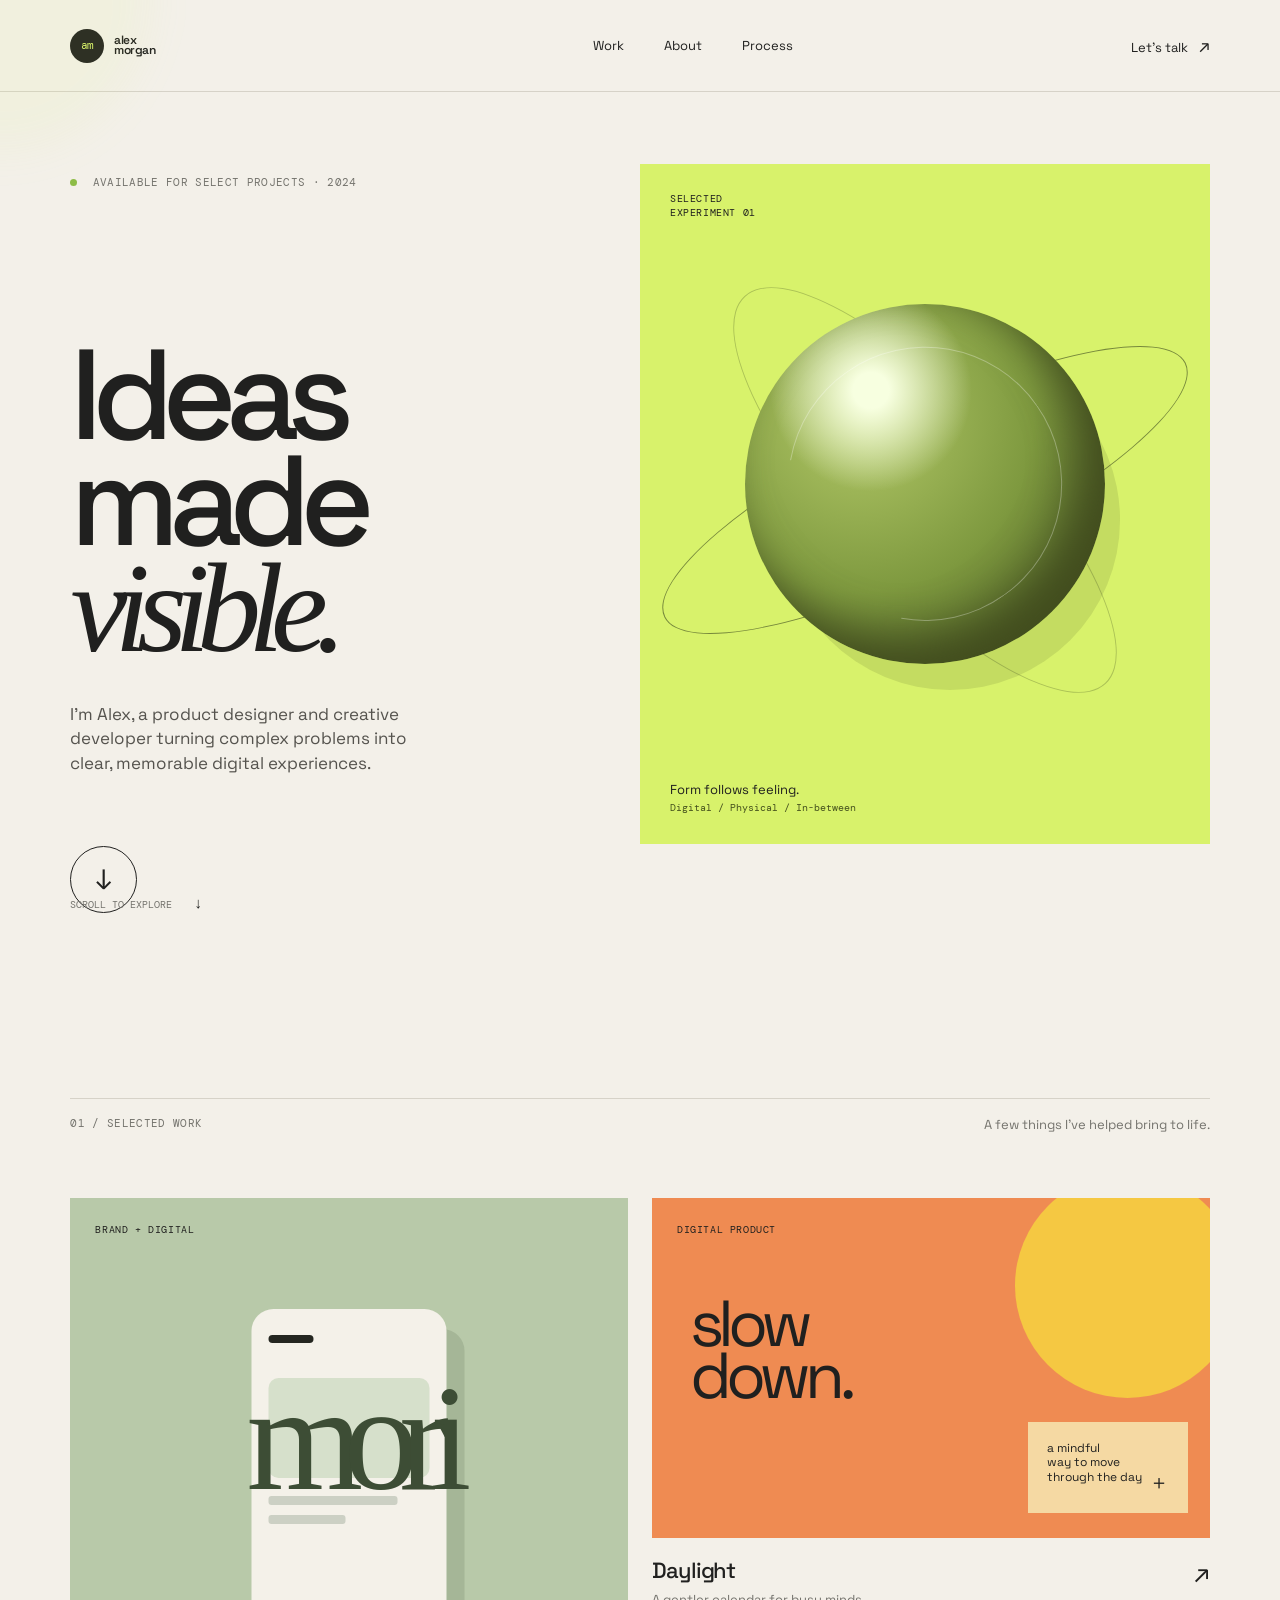
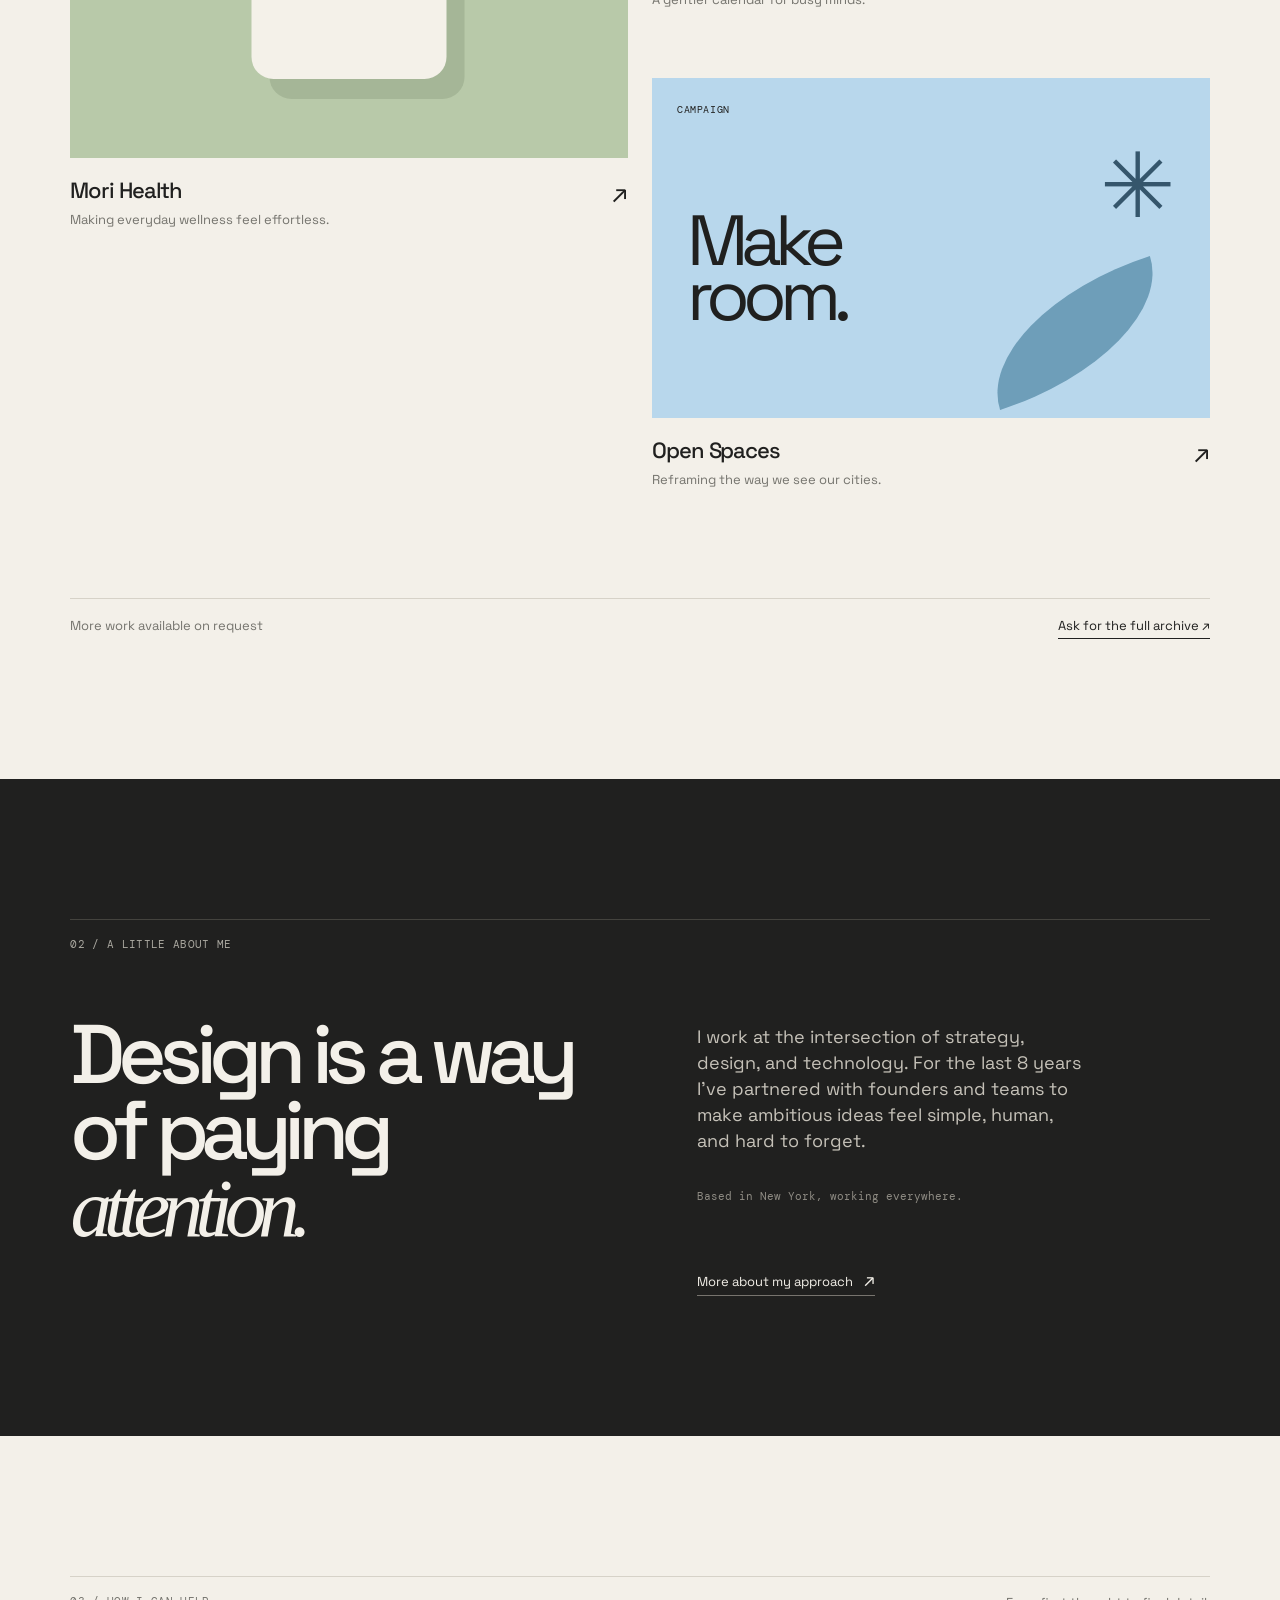
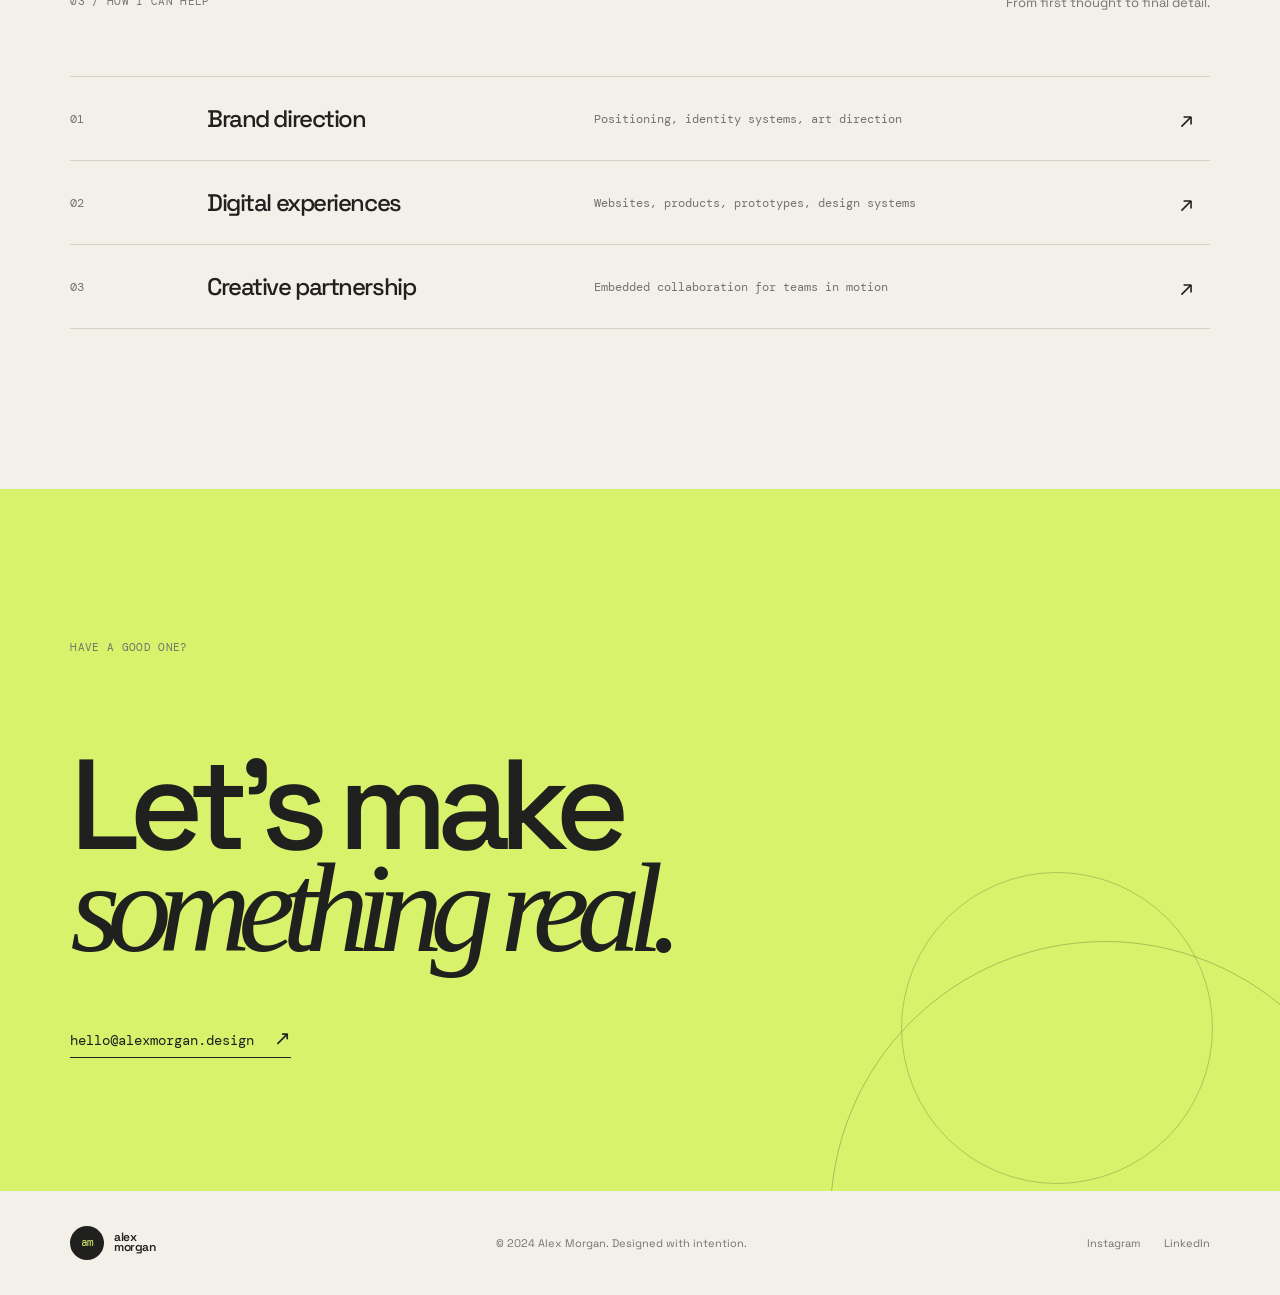
==== index.html @ a527ca02 "Build portfolio landing page" ====
<!doctype html>
<html lang="en">
<head>
  <meta charset="UTF-8">
  <meta name="viewport" content="width=device-width, initial-scale=1.0">
  <meta name="description" content="The portfolio of Alex Morgan, a product designer and creative developer.">
  <title>Alex Morgan — Product designer & creative developer</title>
  <link rel="preconnect" href="https://fonts.googleapis.com">
  <link rel="preconnect" href="https://fonts.gstatic.com" crossorigin>
  <link href="https://fonts.googleapis.com/css2?family=DM+Mono:wght@400;500&family=Space+Grotesk:wght@400;500;600;700&display=swap" rel="stylesheet">
  <link rel="stylesheet" href="styles.css">
</head>
<body>
  <div class="cursor-glow" aria-hidden="true"></div>
  <header class="site-header">
    <a class="brand" href="#top" aria-label="Alex Morgan home"><span>AM</span><b>alex<br>morgan</b></a>
    <nav class="desktop-nav" aria-label="Main navigation">
      <a href="#work">Work</a><a href="#about">About</a><a href="#process">Process</a>
    </nav>
    <a class="header-contact" href="mailto:hello@alexmorgan.design">Let's talk <span>↗</span></a>
    <button class="menu-toggle" aria-expanded="false" aria-label="Open menu"><i></i><i></i></button>
  </header>

  <main id="top">
    <section class="hero">
      <div class="hero-copy">
        <p class="eyebrow"><span class="status-dot"></span> Available for select projects · 2024</p>
        <h1>Ideas made<br><em>visible.</em></h1>
        <p class="hero-intro">I’m Alex, a product designer and creative developer turning complex problems into clear, memorable digital experiences.</p>
        <a class="circle-link" href="#work" aria-label="Scroll to selected work"><span>↓</span></a>
      </div>
      <div class="hero-art" aria-label="Abstract 3D artwork">
        <div class="art-label">SELECTED<br>EXPERIMENT 01</div>
        <div class="orbit orbit-one"></div><div class="orbit orbit-two"></div>
        <div class="sphere"><div class="sphere-shine"></div></div>
        <div class="art-caption">Form follows feeling.<br><small>Digital / Physical / In-between</small></div>
      </div>
      <div class="scroll-note">SCROLL TO EXPLORE <span>↓</span></div>
    </section>

    <section class="work section-pad" id="work">
      <div class="section-heading"><p class="eyebrow">01 / Selected work</p><p class="section-note">A few things I’ve helped bring to life.</p></div>
      <div class="project-grid">
        <a class="project project-large" href="#contact">
          <div class="project-visual visual-sage"><span class="visual-tag">BRAND + DIGITAL</span><div class="phone"><div class="phone-top"></div><div class="phone-card"></div><div class="phone-line"></div><div class="phone-line short"></div></div><div class="visual-word">mori</div></div>
          <div class="project-info"><div><h2>Mori Health</h2><p>Making everyday wellness feel effortless.</p></div><span class="arrow">↗</span></div>
        </a>
        <a class="project project-small" href="#contact">
          <div class="project-visual visual-orange"><span class="visual-tag">DIGITAL PRODUCT</span><div class="sun"></div><div class="orange-type">slow<br>down.</div><div class="orange-card">a mindful<br>way to move<br>through the day <b>＋</b></div></div>
          <div class="project-info"><div><h2>Daylight</h2><p>A gentler calendar for busy minds.</p></div><span class="arrow">↗</span></div>
        </a>
        <a class="project project-small" href="#contact">
          <div class="project-visual visual-blue"><span class="visual-tag">CAMPAIGN</span><div class="blue-star">✳</div><div class="blue-type">Make<br>room.</div><div class="blue-shape"></div></div>
          <div class="project-info"><div><h2>Open Spaces</h2><p>Reframing the way we see our cities.</p></div><span class="arrow">↗</span></div>
        </a>
      </div>
      <div class="all-work"><span>More work available on request</span><a href="mailto:hello@alexmorgan.design">Ask for the full archive ↗</a></div>
    </section>

    <section class="about section-pad" id="about">
      <div class="section-heading"><p class="eyebrow">02 / A little about me</p></div>
      <div class="about-layout"><h2>Design is a way<br>of paying <em>attention.</em></h2><div class="about-copy"><p>I work at the intersection of strategy, design, and technology. For the last 8 years I’ve partnered with founders and teams to make ambitious ideas feel simple, human, and hard to forget.</p><p>Based in New York, working everywhere.</p><a class="text-link" href="mailto:hello@alexmorgan.design">More about my approach <span>↗</span></a></div></div>
    </section>

    <section class="services section-pad" id="process">
      <div class="section-heading"><p class="eyebrow">03 / How I can help</p><p class="section-note">From first thought to final detail.</p></div>
      <div class="service-list">
        <div class="service"><span>01</span><h3>Brand direction</h3><p>Positioning, identity systems, art direction</p><b>↗</b></div>
        <div class="service"><span>02</span><h3>Digital experiences</h3><p>Websites, products, prototypes, design systems</p><b>↗</b></div>
        <div class="service"><span>03</span><h3>Creative partnership</h3><p>Embedded collaboration for teams in motion</p><b>↗</b></div>
      </div>
    </section>

    <section class="contact section-pad" id="contact">
      <p class="eyebrow">Have a good one?</p><h2>Let’s make<br><em>something real.</em></h2><a class="contact-email" href="mailto:hello@alexmorgan.design">hello@alexmorgan.design <span>↗</span></a>
      <div class="contact-orbit" aria-hidden="true"></div>
    </section>
  </main>
  <footer><a class="brand" href="#top"><span>AM</span><b>alex<br>morgan</b></a><p>© 2024 Alex Morgan. Designed with intention.</p><div class="socials"><a href="#contact">Instagram</a><a href="#contact">LinkedIn</a></div></footer>
  <script src="script.js"></script>
</body>
</html>
---- styles.css ----
:root{--ink:#20201f;--paper:#f3f0e9;--muted:#74736d;--line:#d6d2c8;--lime:#d8f26b;--orange:#ef8b52;--blue:#b8d7ec;--sage:#b8c9a9}*{box-sizing:border-box}html{scroll-behavior:smooth}body{margin:0;background:var(--paper);color:var(--ink);font-family:"Space Grotesk",sans-serif}a{color:inherit;text-decoration:none}.site-header{height:92px;padding:0 5.5vw;display:flex;align-items:center;justify-content:space-between;border-bottom:1px solid var(--line)}.brand{display:flex;align-items:center;gap:10px;text-transform:lowercase;line-height:.8;font-size:12px;letter-spacing:-.04em}.brand span{width:34px;height:34px;display:grid;place-items:center;background:var(--ink);color:var(--lime);border-radius:50%;font-family:"DM Mono";font-size:11px}.brand b{font-weight:600}.desktop-nav{display:flex;gap:40px;margin-left:100px;font-size:13px}.desktop-nav a,.header-contact{transition:opacity .2s}.desktop-nav a:hover,.header-contact:hover{opacity:.55}.header-contact{font-size:13px}.header-contact span,.text-link span{font-size:18px;margin-left:8px}.menu-toggle{display:none;background:none;border:0}.hero{min-height:calc(100vh - 92px);padding:8vh 5.5vw 5vh;display:grid;grid-template-columns:1fr 1fr;position:relative;overflow:hidden}.eyebrow{font:11px "DM Mono",monospace;letter-spacing:.03em;text-transform:uppercase;color:var(--muted)}.status-dot{width:7px;height:7px;background:#8dbc46;border-radius:50%;display:inline-block;margin-right:8px}.hero h1{font-size:clamp(70px,10vw,150px);letter-spacing:-.09em;line-height:.83;font-weight:500;margin:17vh 0 40px}.hero h1 em,.about h2 em,.contact h2 em{font-family:Georgia,serif;font-weight:400;letter-spacing:-.1em}.hero-intro{font-size:17px;line-height:1.45;max-width:355px;color:#55534e}.circle-link{border:1px solid var(--ink);border-radius:50%;width:67px;height:67px;display:grid;place-items:center;margin-top:70px;font-size:28px;transition:background .3s,color .3s}.circle-link:hover{background:var(--ink);color:var(--lime)}.hero-art{height:680px;max-height:78vh;background:var(--lime);position:relative;overflow:hidden}.art-label,.visual-tag{font:10px "DM Mono";letter-spacing:.06em;line-height:1.35}.art-label{position:absolute;top:28px;left:30px}.sphere{position:absolute;width:360px;height:360px;left:50%;top:47%;transform:translate(-50%,-50%);border-radius:50%;background:radial-gradient(circle at 35% 24%,#f7ffe0 0 5%,transparent 28%),radial-gradient(circle at 32% 32%,#b2c867,#7e993f 50%,#34401a 100%);box-shadow:inset -25px -25px 45px #424d1e,25px 36px 0 -10px rgba(55,57,27,.12)}.sphere:after{content:"";position:absolute;inset:12%;border-radius:50%;border:1px solid rgba(255,255,255,.3);border-left-color:transparent;transform:rotate(-35deg)}.orbit{position:absolute;border:1px solid rgba(39,50,20,.55);border-radius:50%;width:580px;height:150px;left:50%;top:48%;transform:translate(-50%,-50%) rotate(-26deg)}.orbit-two{transform:translate(-50%,-50%) rotate(47deg);width:530px;height:175px;border-color:rgba(39,50,20,.25)}.art-caption{position:absolute;bottom:28px;left:30px;font-size:13px;line-height:1.3}.art-caption small{font:10px "DM Mono";color:#45511d}.scroll-note{position:absolute;bottom:45px;left:5.5%;font:10px "DM Mono";color:var(--muted)}.scroll-note span{margin-left:16px;color:var(--ink);font-size:15px}.section-pad{padding:140px 5.5vw}.section-heading{display:flex;justify-content:space-between;border-top:1px solid var(--line);padding-top:17px;margin-bottom:65px}.section-heading .eyebrow{margin:0}.section-note{margin:0;font-size:13px;color:var(--muted)}.project-grid{display:grid;grid-template-columns:1fr 1fr;gap:70px 24px}.project-large{grid-row:span 2}.project-visual{height:560px;position:relative;overflow:hidden}.project-small .project-visual{height:340px}.visual-tag{position:absolute;top:25px;left:25px;z-index:1}.visual-sage{background:var(--sage)}.visual-orange{background:var(--orange)}.visual-blue{background:var(--blue)}.visual-word{position:absolute;font:150px Georgia,serif;letter-spacing:-.13em;top:43%;left:50%;transform:translate(-50%,-50%);color:#3d4d35}.phone{position:absolute;background:#f4f1e9;width:195px;height:370px;border-radius:22px;left:50%;top:53%;transform:translate(-50%,-50%);box-shadow:18px 20px 0 rgba(53,75,46,.15);padding:26px 17px}.phone-top{height:8px;width:45px;border-radius:5px;background:#242620;margin-bottom:35px}.phone-card{height:100px;background:#d6e0cb;border-radius:10px;margin-bottom:18px}.phone-line{height:9px;background:#ccd0c4;width:80%;border-radius:3px;margin:10px 0}.phone-line.short{width:48%}.sun{width:225px;height:225px;border-radius:50%;background:#f5c842;position:absolute;right:-30px;top:-25px}.orange-type{position:absolute;left:38px;top:100px;font-size:65px;line-height:.8;letter-spacing:-.09em}.orange-card{position:absolute;right:22px;bottom:25px;width:160px;padding:19px;background:#f5d9a3;font-size:12px;line-height:1.2}.orange-card b{float:right;font-size:20px;font-weight:400}.blue-star{position:absolute;right:35px;top:50px;font-size:90px;color:#35566c}.blue-type{position:absolute;left:35px;top:135px;font-size:71px;line-height:.78;letter-spacing:-.1em}.blue-shape{width:190px;height:100px;background:#6e9eb9;position:absolute;right:40px;bottom:35px;border-radius:100% 0 100% 0;transform:rotate(-18deg)}.project-info{display:flex;justify-content:space-between;align-items:start;padding-top:18px}.project-info h2{font-size:22px;letter-spacing:-.05em;margin:0 0 7px;font-weight:500}.project-info p{font-size:13px;color:var(--muted);margin:0}.arrow{font-size:26px;transition:transform .3s}.project:hover .arrow{transform:translate(4px,-4px)}.all-work{border-top:1px solid var(--line);display:flex;justify-content:space-between;padding-top:18px;margin-top:110px;font-size:13px}.all-work span{color:var(--muted)}.all-work a,.text-link{border-bottom:1px solid var(--ink);padding-bottom:4px}.about{background:var(--ink);color:var(--paper)}.about .section-heading{border-color:#44433e}.about .eyebrow{color:#aaa8a0}.about-layout{display:grid;grid-template-columns:1fr 1fr;gap:10%}.about h2{font-size:clamp(48px,6.5vw,92px);line-height:.92;letter-spacing:-.09em;font-weight:500;margin:0}.about-copy{max-width:390px;padding-top:8px}.about-copy p{font-size:18px;line-height:1.45;color:#c5c1b8;margin:0 0 25px}.about-copy p:nth-child(2){font:11px "DM Mono";color:#8f8c84;margin-top:35px}.text-link{display:inline-block;margin-top:40px;font-size:13px;color:var(--paper);border-color:#77746e}.services{padding-bottom:160px}.service-list{border-top:1px solid var(--line)}.service{display:grid;grid-template-columns:12% 34% 1fr 30px;align-items:center;padding:26px 0;border-bottom:1px solid var(--line)}.service span,.service p{font:12px "DM Mono";color:var(--muted)}.service h3{font-size:24px;font-weight:500;letter-spacing:-.06em;margin:0}.service p{margin:0}.service b{font-size:22px;font-weight:400}.contact{background:var(--lime);min-height:600px;position:relative;overflow:hidden}.contact h2{font-size:clamp(68px,10vw,145px);line-height:.8;letter-spacing:-.09em;font-weight:500;margin:100px 0 65px;position:relative;z-index:1}.contact-email{font:14px "DM Mono";border-bottom:1px solid var(--ink);padding-bottom:8px;position:relative;z-index:1}.contact-email span{font-size:20px;margin-left:12px}.contact-orbit{width:550px;height:550px;border:1px solid rgba(32,32,31,.25);border-radius:50%;position:absolute;right:-100px;bottom:-300px}.contact-orbit:after{content:"";position:absolute;width:310px;height:310px;border:1px solid rgba(32,32,31,.22);border-radius:50%;left:70px;top:-70px}footer{padding:35px 5.5vw;display:flex;align-items:center;justify-content:space-between;font-size:11px;color:var(--muted)}footer .brand{color:var(--ink)}footer p{margin:0}.socials{display:flex;gap:24px}.socials a:hover{color:var(--ink)}.cursor-glow{position:fixed;width:300px;height:300px;border-radius:50%;background:rgba(216,242,107,.08);pointer-events:none;transform:translate(-50%,-50%);z-index:5;filter:blur(20px);display:none}
@media(max-width:700px){.site-header{height:72px;padding:0 6vw}.desktop-nav,.header-contact{display:none}.menu-toggle{display:flex;flex-direction:column;gap:6px}.menu-toggle i{width:24px;height:1px;background:var(--ink)}.desktop-nav.nav-open{display:flex;position:absolute;z-index:3;top:72px;left:0;right:0;margin:0;padding:25px 6vw;background:var(--paper);border-bottom:1px solid var(--line);flex-direction:column;gap:22px}.hero{display:block;padding:8vh 6vw 80px;min-height:auto}.hero h1{font-size:21vw;margin:16vh 0 30px}.hero-intro{font-size:16px}.hero-art{height:470px;max-height:none;margin-top:75px}.sphere{width:250px;height:250px}.orbit{width:430px;height:120px}.scroll-note{display:none}.section-pad{padding:85px 6vw}.section-heading{display:block;margin-bottom:40px}.section-note{margin-top:12px}.project-grid{display:block}.project{display:block;margin-bottom:55px}.project-visual,.project-small .project-visual{height:360px}.project-large .project-visual{height:440px}.visual-word{font-size:110px}.all-work{display:block;margin-top:55px}.all-work a{display:inline-block;margin-top:17px}.about-layout{display:block}.about h2{font-size:15vw;margin-bottom:50px}.about-copy p{font-size:16px}.services{padding-bottom:95px}.service{grid-template-columns:14% 1fr 25px;gap:10px}.service h3{font-size:19px}.service p{grid-column:2;grid-row:2;margin-top:-4px;font-size:10px}.service b{grid-column:3;grid-row:1/3}.contact{min-height:530px}.contact h2{font-size:19vw;margin:110px 0 55px}footer{padding:28px 6vw;display:grid;gap:25px}footer p{order:3}.socials{justify-self:start}}
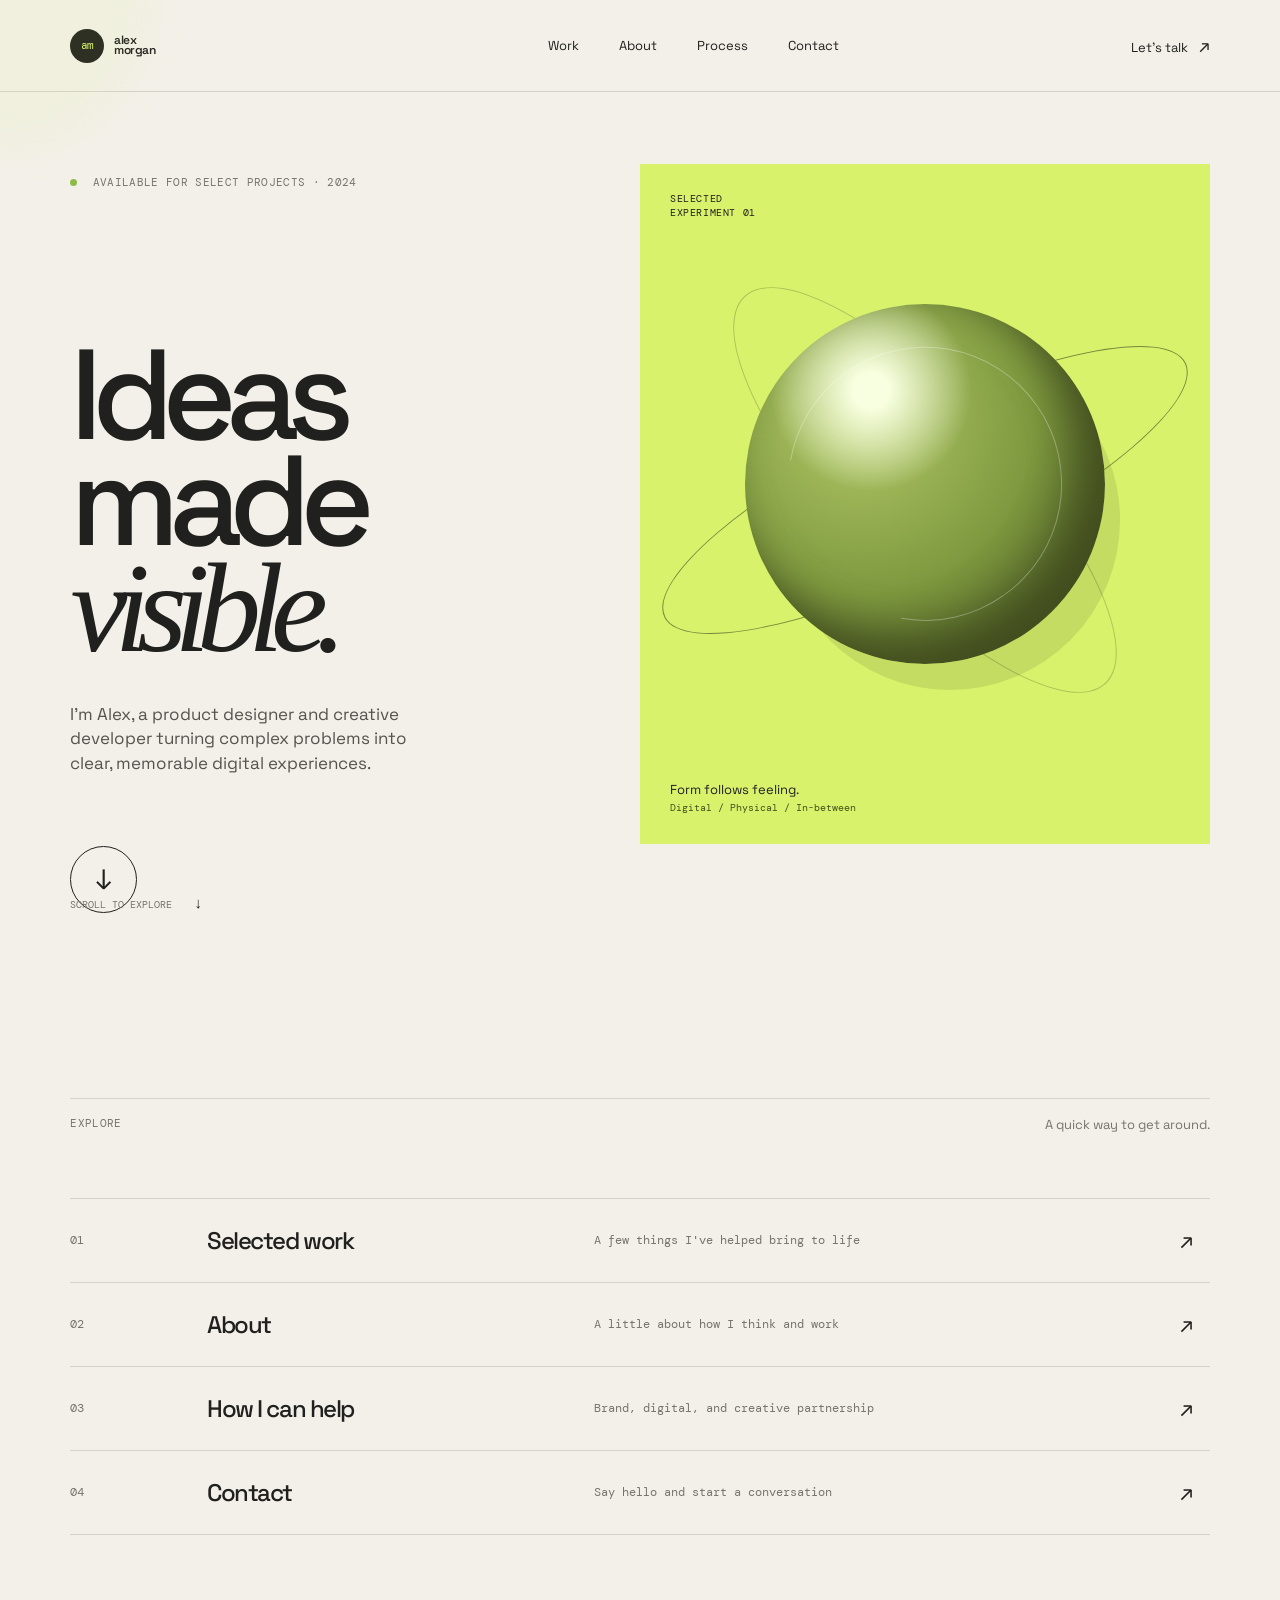
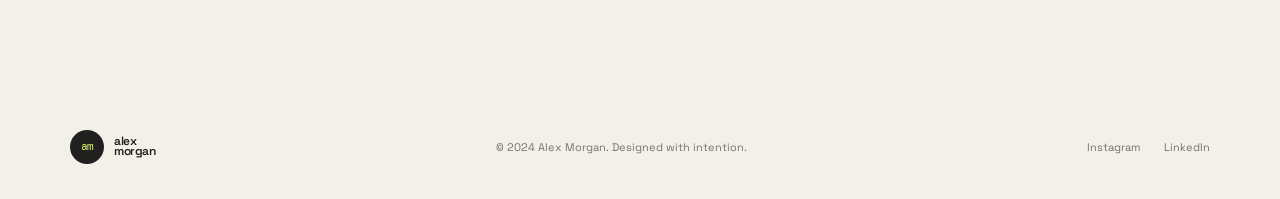
==== commit cebdfc88: "Expand portfolio into linked pages" ====
--- a/index.html
+++ b/index.html
@@ -13,11 +13,11 @@
 <body>
   <div class="cursor-glow" aria-hidden="true"></div>
   <header class="site-header">
-    <a class="brand" href="#top" aria-label="Alex Morgan home"><span>AM</span><b>alex<br>morgan</b></a>
+    <a class="brand" href="index.html" aria-label="Alex Morgan home"><span>AM</span><b>alex<br>morgan</b></a>
     <nav class="desktop-nav" aria-label="Main navigation">
-      <a href="#work">Work</a><a href="#about">About</a><a href="#process">Process</a>
+      <a href="work.html">Work</a><a href="about.html">About</a><a href="process.html">Process</a><a href="contact.html">Contact</a>
     </nav>
-    <a class="header-contact" href="mailto:hello@alexmorgan.design">Let's talk <span>↗</span></a>
+    <a class="header-contact" href="contact.html">Let's talk <span>↗</span></a>
     <button class="menu-toggle" aria-expanded="false" aria-label="Open menu"><i></i><i></i></button>
   </header>
 
@@ -27,7 +27,7 @@
         <p class="eyebrow"><span class="status-dot"></span> Available for select projects · 2024</p>
         <h1>Ideas made<br><em>visible.</em></h1>
         <p class="hero-intro">I’m Alex, a product designer and creative developer turning complex problems into clear, memorable digital experiences.</p>
-        <a class="circle-link" href="#work" aria-label="Scroll to selected work"><span>↓</span></a>
+        <a class="circle-link" href="work.html" aria-label="See selected work"><span>↓</span></a>
       </div>
       <div class="hero-art" aria-label="Abstract 3D artwork">
         <div class="art-label">SELECTED<br>EXPERIMENT 01</div>
@@ -38,45 +38,17 @@
       <div class="scroll-note">SCROLL TO EXPLORE <span>↓</span></div>
     </section>
 
-    <section class="work section-pad" id="work">
-      <div class="section-heading"><p class="eyebrow">01 / Selected work</p><p class="section-note">A few things I’ve helped bring to life.</p></div>
-      <div class="project-grid">
-        <a class="project project-large" href="#contact">
-          <div class="project-visual visual-sage"><span class="visual-tag">BRAND + DIGITAL</span><div class="phone"><div class="phone-top"></div><div class="phone-card"></div><div class="phone-line"></div><div class="phone-line short"></div></div><div class="visual-word">mori</div></div>
-          <div class="project-info"><div><h2>Mori Health</h2><p>Making everyday wellness feel effortless.</p></div><span class="arrow">↗</span></div>
-        </a>
-        <a class="project project-small" href="#contact">
-          <div class="project-visual visual-orange"><span class="visual-tag">DIGITAL PRODUCT</span><div class="sun"></div><div class="orange-type">slow<br>down.</div><div class="orange-card">a mindful<br>way to move<br>through the day <b>＋</b></div></div>
-          <div class="project-info"><div><h2>Daylight</h2><p>A gentler calendar for busy minds.</p></div><span class="arrow">↗</span></div>
-        </a>
-        <a class="project project-small" href="#contact">
-          <div class="project-visual visual-blue"><span class="visual-tag">CAMPAIGN</span><div class="blue-star">✳</div><div class="blue-type">Make<br>room.</div><div class="blue-shape"></div></div>
-          <div class="project-info"><div><h2>Open Spaces</h2><p>Reframing the way we see our cities.</p></div><span class="arrow">↗</span></div>
-        </a>
-      </div>
-      <div class="all-work"><span>More work available on request</span><a href="mailto:hello@alexmorgan.design">Ask for the full archive ↗</a></div>
-    </section>
-
-    <section class="about section-pad" id="about">
-      <div class="section-heading"><p class="eyebrow">02 / A little about me</p></div>
-      <div class="about-layout"><h2>Design is a way<br>of paying <em>attention.</em></h2><div class="about-copy"><p>I work at the intersection of strategy, design, and technology. For the last 8 years I’ve partnered with founders and teams to make ambitious ideas feel simple, human, and hard to forget.</p><p>Based in New York, working everywhere.</p><a class="text-link" href="mailto:hello@alexmorgan.design">More about my approach <span>↗</span></a></div></div>
-    </section>
-
-    <section class="services section-pad" id="process">
-      <div class="section-heading"><p class="eyebrow">03 / How I can help</p><p class="section-note">From first thought to final detail.</p></div>
+    <section class="services section-pad" id="explore">
+      <div class="section-heading"><p class="eyebrow">Explore</p><p class="section-note">A quick way to get around.</p></div>
       <div class="service-list">
-        <div class="service"><span>01</span><h3>Brand direction</h3><p>Positioning, identity systems, art direction</p><b>↗</b></div>
-        <div class="service"><span>02</span><h3>Digital experiences</h3><p>Websites, products, prototypes, design systems</p><b>↗</b></div>
-        <div class="service"><span>03</span><h3>Creative partnership</h3><p>Embedded collaboration for teams in motion</p><b>↗</b></div>
+        <a class="service" href="work.html"><span>01</span><h3>Selected work</h3><p>A few things I've helped bring to life</p><b>↗</b></a>
+        <a class="service" href="about.html"><span>02</span><h3>About</h3><p>A little about how I think and work</p><b>↗</b></a>
+        <a class="service" href="process.html"><span>03</span><h3>How I can help</h3><p>Brand, digital, and creative partnership</p><b>↗</b></a>
+        <a class="service" href="contact.html"><span>04</span><h3>Contact</h3><p>Say hello and start a conversation</p><b>↗</b></a>
       </div>
     </section>
-
-    <section class="contact section-pad" id="contact">
-      <p class="eyebrow">Have a good one?</p><h2>Let’s make<br><em>something real.</em></h2><a class="contact-email" href="mailto:hello@alexmorgan.design">hello@alexmorgan.design <span>↗</span></a>
-      <div class="contact-orbit" aria-hidden="true"></div>
-    </section>
   </main>
-  <footer><a class="brand" href="#top"><span>AM</span><b>alex<br>morgan</b></a><p>© 2024 Alex Morgan. Designed with intention.</p><div class="socials"><a href="#contact">Instagram</a><a href="#contact">LinkedIn</a></div></footer>
+  <footer><a class="brand" href="index.html"><span>AM</span><b>alex<br>morgan</b></a><p>© 2024 Alex Morgan. Designed with intention.</p><div class="socials"><a href="contact.html">Instagram</a><a href="contact.html">LinkedIn</a></div></footer>
   <script src="script.js"></script>
 </body>
 </html>
--- a/styles.css
+++ b/styles.css
@@ -1,2 +1,4 @@
 :root{--ink:#20201f;--paper:#f3f0e9;--muted:#74736d;--line:#d6d2c8;--lime:#d8f26b;--orange:#ef8b52;--blue:#b8d7ec;--sage:#b8c9a9}*{box-sizing:border-box}html{scroll-behavior:smooth}body{margin:0;background:var(--paper);color:var(--ink);font-family:"Space Grotesk",sans-serif}a{color:inherit;text-decoration:none}.site-header{height:92px;padding:0 5.5vw;display:flex;align-items:center;justify-content:space-between;border-bottom:1px solid var(--line)}.brand{display:flex;align-items:center;gap:10px;text-transform:lowercase;line-height:.8;font-size:12px;letter-spacing:-.04em}.brand span{width:34px;height:34px;display:grid;place-items:center;background:var(--ink);color:var(--lime);border-radius:50%;font-family:"DM Mono";font-size:11px}.brand b{font-weight:600}.desktop-nav{display:flex;gap:40px;margin-left:100px;font-size:13px}.desktop-nav a,.header-contact{transition:opacity .2s}.desktop-nav a:hover,.header-contact:hover{opacity:.55}.header-contact{font-size:13px}.header-contact span,.text-link span{font-size:18px;margin-left:8px}.menu-toggle{display:none;background:none;border:0}.hero{min-height:calc(100vh - 92px);padding:8vh 5.5vw 5vh;display:grid;grid-template-columns:1fr 1fr;position:relative;overflow:hidden}.eyebrow{font:11px "DM Mono",monospace;letter-spacing:.03em;text-transform:uppercase;color:var(--muted)}.status-dot{width:7px;height:7px;background:#8dbc46;border-radius:50%;display:inline-block;margin-right:8px}.hero h1{font-size:clamp(70px,10vw,150px);letter-spacing:-.09em;line-height:.83;font-weight:500;margin:17vh 0 40px}.hero h1 em,.about h2 em,.contact h2 em{font-family:Georgia,serif;font-weight:400;letter-spacing:-.1em}.hero-intro{font-size:17px;line-height:1.45;max-width:355px;color:#55534e}.circle-link{border:1px solid var(--ink);border-radius:50%;width:67px;height:67px;display:grid;place-items:center;margin-top:70px;font-size:28px;transition:background .3s,color .3s}.circle-link:hover{background:var(--ink);color:var(--lime)}.hero-art{height:680px;max-height:78vh;background:var(--lime);position:relative;overflow:hidden}.art-label,.visual-tag{font:10px "DM Mono";letter-spacing:.06em;line-height:1.35}.art-label{position:absolute;top:28px;left:30px}.sphere{position:absolute;width:360px;height:360px;left:50%;top:47%;transform:translate(-50%,-50%);border-radius:50%;background:radial-gradient(circle at 35% 24%,#f7ffe0 0 5%,transparent 28%),radial-gradient(circle at 32% 32%,#b2c867,#7e993f 50%,#34401a 100%);box-shadow:inset -25px -25px 45px #424d1e,25px 36px 0 -10px rgba(55,57,27,.12)}.sphere:after{content:"";position:absolute;inset:12%;border-radius:50%;border:1px solid rgba(255,255,255,.3);border-left-color:transparent;transform:rotate(-35deg)}.orbit{position:absolute;border:1px solid rgba(39,50,20,.55);border-radius:50%;width:580px;height:150px;left:50%;top:48%;transform:translate(-50%,-50%) rotate(-26deg)}.orbit-two{transform:translate(-50%,-50%) rotate(47deg);width:530px;height:175px;border-color:rgba(39,50,20,.25)}.art-caption{position:absolute;bottom:28px;left:30px;font-size:13px;line-height:1.3}.art-caption small{font:10px "DM Mono";color:#45511d}.scroll-note{position:absolute;bottom:45px;left:5.5%;font:10px "DM Mono";color:var(--muted)}.scroll-note span{margin-left:16px;color:var(--ink);font-size:15px}.section-pad{padding:140px 5.5vw}.section-heading{display:flex;justify-content:space-between;border-top:1px solid var(--line);padding-top:17px;margin-bottom:65px}.section-heading .eyebrow{margin:0}.section-note{margin:0;font-size:13px;color:var(--muted)}.project-grid{display:grid;grid-template-columns:1fr 1fr;gap:70px 24px}.project-large{grid-row:span 2}.project-visual{height:560px;position:relative;overflow:hidden}.project-small .project-visual{height:340px}.visual-tag{position:absolute;top:25px;left:25px;z-index:1}.visual-sage{background:var(--sage)}.visual-orange{background:var(--orange)}.visual-blue{background:var(--blue)}.visual-word{position:absolute;font:150px Georgia,serif;letter-spacing:-.13em;top:43%;left:50%;transform:translate(-50%,-50%);color:#3d4d35}.phone{position:absolute;background:#f4f1e9;width:195px;height:370px;border-radius:22px;left:50%;top:53%;transform:translate(-50%,-50%);box-shadow:18px 20px 0 rgba(53,75,46,.15);padding:26px 17px}.phone-top{height:8px;width:45px;border-radius:5px;background:#242620;margin-bottom:35px}.phone-card{height:100px;background:#d6e0cb;border-radius:10px;margin-bottom:18px}.phone-line{height:9px;background:#ccd0c4;width:80%;border-radius:3px;margin:10px 0}.phone-line.short{width:48%}.sun{width:225px;height:225px;border-radius:50%;background:#f5c842;position:absolute;right:-30px;top:-25px}.orange-type{position:absolute;left:38px;top:100px;font-size:65px;line-height:.8;letter-spacing:-.09em}.orange-card{position:absolute;right:22px;bottom:25px;width:160px;padding:19px;background:#f5d9a3;font-size:12px;line-height:1.2}.orange-card b{float:right;font-size:20px;font-weight:400}.blue-star{position:absolute;right:35px;top:50px;font-size:90px;color:#35566c}.blue-type{position:absolute;left:35px;top:135px;font-size:71px;line-height:.78;letter-spacing:-.1em}.blue-shape{width:190px;height:100px;background:#6e9eb9;position:absolute;right:40px;bottom:35px;border-radius:100% 0 100% 0;transform:rotate(-18deg)}.project-info{display:flex;justify-content:space-between;align-items:start;padding-top:18px}.project-info h2{font-size:22px;letter-spacing:-.05em;margin:0 0 7px;font-weight:500}.project-info p{font-size:13px;color:var(--muted);margin:0}.arrow{font-size:26px;transition:transform .3s}.project:hover .arrow{transform:translate(4px,-4px)}.all-work{border-top:1px solid var(--line);display:flex;justify-content:space-between;padding-top:18px;margin-top:110px;font-size:13px}.all-work span{color:var(--muted)}.all-work a,.text-link{border-bottom:1px solid var(--ink);padding-bottom:4px}.about{background:var(--ink);color:var(--paper)}.about .section-heading{border-color:#44433e}.about .eyebrow{color:#aaa8a0}.about-layout{display:grid;grid-template-columns:1fr 1fr;gap:10%}.about h2{font-size:clamp(48px,6.5vw,92px);line-height:.92;letter-spacing:-.09em;font-weight:500;margin:0}.about-copy{max-width:390px;padding-top:8px}.about-copy p{font-size:18px;line-height:1.45;color:#c5c1b8;margin:0 0 25px}.about-copy p:nth-child(2){font:11px "DM Mono";color:#8f8c84;margin-top:35px}.text-link{display:inline-block;margin-top:40px;font-size:13px;color:var(--paper);border-color:#77746e}.services{padding-bottom:160px}.service-list{border-top:1px solid var(--line)}.service{display:grid;grid-template-columns:12% 34% 1fr 30px;align-items:center;padding:26px 0;border-bottom:1px solid var(--line)}.service span,.service p{font:12px "DM Mono";color:var(--muted)}.service h3{font-size:24px;font-weight:500;letter-spacing:-.06em;margin:0}.service p{margin:0}.service b{font-size:22px;font-weight:400}.contact{background:var(--lime);min-height:600px;position:relative;overflow:hidden}.contact h2{font-size:clamp(68px,10vw,145px);line-height:.8;letter-spacing:-.09em;font-weight:500;margin:100px 0 65px;position:relative;z-index:1}.contact-email{font:14px "DM Mono";border-bottom:1px solid var(--ink);padding-bottom:8px;position:relative;z-index:1}.contact-email span{font-size:20px;margin-left:12px}.contact-orbit{width:550px;height:550px;border:1px solid rgba(32,32,31,.25);border-radius:50%;position:absolute;right:-100px;bottom:-300px}.contact-orbit:after{content:"";position:absolute;width:310px;height:310px;border:1px solid rgba(32,32,31,.22);border-radius:50%;left:70px;top:-70px}footer{padding:35px 5.5vw;display:flex;align-items:center;justify-content:space-between;font-size:11px;color:var(--muted)}footer .brand{color:var(--ink)}footer p{margin:0}.socials{display:flex;gap:24px}.socials a:hover{color:var(--ink)}.cursor-glow{position:fixed;width:300px;height:300px;border-radius:50%;background:rgba(216,242,107,.08);pointer-events:none;transform:translate(-50%,-50%);z-index:5;filter:blur(20px);display:none}
+.page-hero{padding:70px 5.5vw 40px;border-bottom:1px solid var(--line)}.page-hero h1{font-size:clamp(48px,7vw,96px);letter-spacing:-.08em;line-height:.9;font-weight:500;margin:20px 0 0}.page-hero .eyebrow{margin:0}.contact-page .contact{min-height:calc(100vh - 92px)}.contact-details{position:relative;z-index:1;display:flex;gap:60px;margin-top:60px;flex-wrap:wrap}.contact-details div{font:12px "DM Mono";color:#3a3f2a}.contact-details b{display:block;font:15px "Space Grotesk";font-weight:500;color:var(--ink);margin-top:6px}.service{color:inherit}.service:hover b{transform:translate(4px,-4px)}.service b{transition:transform .3s}.page-about{padding-top:70px}
 @media(max-width:700px){.site-header{height:72px;padding:0 6vw}.desktop-nav,.header-contact{display:none}.menu-toggle{display:flex;flex-direction:column;gap:6px}.menu-toggle i{width:24px;height:1px;background:var(--ink)}.desktop-nav.nav-open{display:flex;position:absolute;z-index:3;top:72px;left:0;right:0;margin:0;padding:25px 6vw;background:var(--paper);border-bottom:1px solid var(--line);flex-direction:column;gap:22px}.hero{display:block;padding:8vh 6vw 80px;min-height:auto}.hero h1{font-size:21vw;margin:16vh 0 30px}.hero-intro{font-size:16px}.hero-art{height:470px;max-height:none;margin-top:75px}.sphere{width:250px;height:250px}.orbit{width:430px;height:120px}.scroll-note{display:none}.section-pad{padding:85px 6vw}.section-heading{display:block;margin-bottom:40px}.section-note{margin-top:12px}.project-grid{display:block}.project{display:block;margin-bottom:55px}.project-visual,.project-small .project-visual{height:360px}.project-large .project-visual{height:440px}.visual-word{font-size:110px}.all-work{display:block;margin-top:55px}.all-work a{display:inline-block;margin-top:17px}.about-layout{display:block}.about h2{font-size:15vw;margin-bottom:50px}.about-copy p{font-size:16px}.services{padding-bottom:95px}.service{grid-template-columns:14% 1fr 25px;gap:10px}.service h3{font-size:19px}.service p{grid-column:2;grid-row:2;margin-top:-4px;font-size:10px}.service b{grid-column:3;grid-row:1/3}.contact{min-height:530px}.contact h2{font-size:19vw;margin:110px 0 55px}footer{padding:28px 6vw;display:grid;gap:25px}footer p{order:3}.socials{justify-self:start}}
+@media(max-width:700px){.page-hero{padding-left:6vw;padding-right:6vw}.contact-details{gap:35px}}
